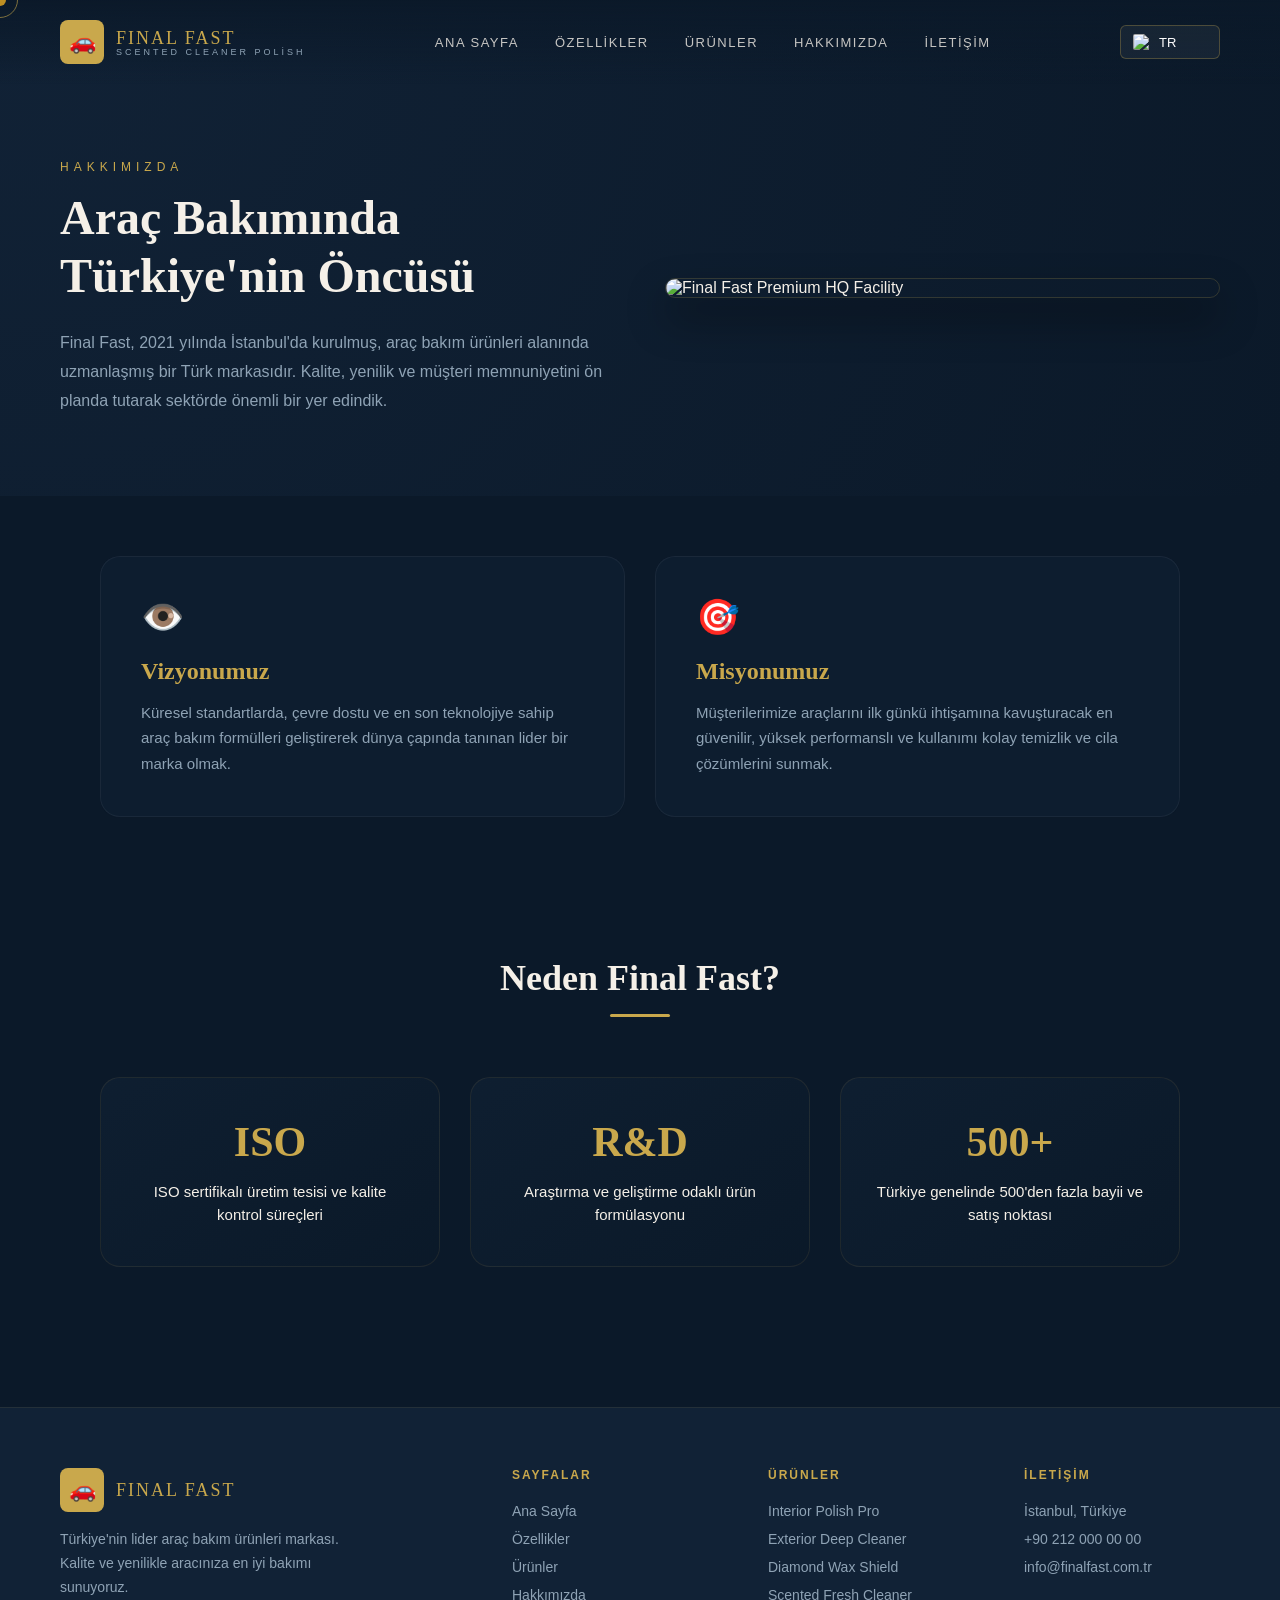
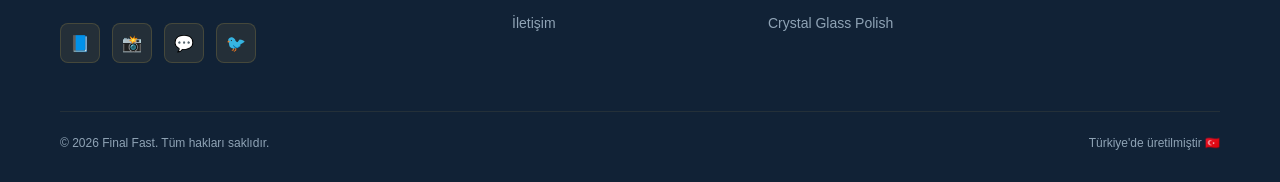
==== about.html @ b1e25d44 "update" ====
<!DOCTYPE html>
<html lang="tr">
<head>
    <meta charset="UTF-8">
    <meta name="viewport" content="width=device-width, initial-scale=1.0">
    <title data-i18n="about.title">Final Fast | Hakkımızda</title>
    <link rel="stylesheet" href="css/main.css">
    <link rel="stylesheet" href="css/about.css">
</head>
<body>
    <div class="cursor" id="cursor"></div>
    <div class="cursor-ring" id="cursorRing"></div>

    <nav id="navbar">
        <a href="/home.html" class="nav-logo">
            <div class="nav-logo-icon">🚗</div>
            <div>
                <span class="nav-logo-text">FINAL FAST</span>
                <span class="nav-logo-sub" data-i18n="nav.sub">Scented Cleaner Polish</span>
            </div>
        </a>
        <ul class="nav-links">
            <li><a href="/home.html" data-i18n="nav.home">Ana Sayfa</a></li>
            <li><a href="/features.html" data-i18n="nav.features">Özellikler</a></li>
            <li><a href="/products.html" data-i18n="nav.products">Ürünler</a></li>
            <li><a href="/about.html" data-i18n="nav.about">Hakkımızda</a></li>
            <li><a href="/contact.html" data-i18n="nav.contact">İletişim</a></li>
        </ul>
        <div style="display:flex;align-items:center;gap:16px">
            <div class="custom-select" id="customSelect">
                <div class="select-trigger">
                    <img src="https://flagcdn.com/w20/tr.png" id="currentFlag">
                    <span id="currentLangText">TR</span>
                    <i class="fas fa-chevron-down"></i>
                </div>
                <div class="custom-options">
                    <div class="option" onclick="selectLang('tr', 'https://flagcdn.com/w20/tr.png', 'TR')">
                        <img src="https://flagcdn.com/w20/tr.png"> TR
                    </div>
                    <div class="option" onclick="selectLang('en', 'https://flagcdn.com/w20/us.png', 'EN')">
                        <img src="https://flagcdn.com/w20/us.png"> EN
                    </div>
                    <div class="option" onclick="selectLang('ar', 'https://flagcdn.com/w20/eg.png', 'AR')">
                        <img src="https://flagcdn.com/w20/eg.png"> AR
                    </div>
                    <div class="option" onclick="selectLang('ru', 'https://flagcdn.com/w20/ru.png', 'RU')">
                        <img src="https://flagcdn.com/w20/ru.png"> RU
                    </div>
                    <div class="option" onclick="selectLang('fr', 'https://flagcdn.com/w20/fr.png', 'FR')">
                        <img src="https://flagcdn.com/w20/fr.png"> FR
                    </div>
                </div>
            </div>
            <button class="nav-hamburger" id="hamburger" onclick="toggleMobileNav()">
                <span></span><span></span><span></span>
            </button>
        </div>
    </nav>

    <div class="mobile-nav" id="mobileNav">
        <a href="/home.html" data-i18n="nav.home">Ana Sayfa</a>
        <a href="/features.html" data-i18n="nav.features">Özellikler</a>
        <a href="/products.html" data-i18n="nav.products">Ürünler</a>
        <a href="/about.html" data-i18n="nav.about">Hakkımızda</a>
        <a href="/contact.html" data-i18n="nav.contact">İletişim</a>
    </div>

    <section class="about-hero">
        <div class="hero-content">
            <span class="label" data-i18n="about.label">Hakkımızda</span>
            <h1 data-i18n="about.title">Araç Bakımında Türkiye'nin Öncüsü</h1>
            <p data-i18n="about.desc">Final Fast, 2021 yılında İstanbul'da kurulmuş olup, otomotiv bakım sektöründe yenilikçi teknolojiler ve premium kalitede ürünler üreten öncü bir markadır. Aracınızın parlaklığını ve değerini korumak için tutkuyla çalışıyoruz.</p>
        </div>
        <div class="hero-image-wrapper">
            <img src="https://res.cloudinary.com/dhoam6tdn/image/upload/v1778961675/otfltyq92xxhkzret3sw.png" alt="Final Fast Premium HQ Facility">
        </div>
    </section>

    <section class="vision-mission">
        <div class="box reveal">
            <div class="box-icon">👁️</div>
            <h3 data-i18n="about.vision">Vizyonumuz</h3>
            <p data-i18n="about.vision_text">Küresel standartlarda, çevre dostu ve en son teknolojiye sahip araç bakım formülleri geliştirerek dünya çapında tanınan lider bir marka olmak.</p>
        </div>
        <div class="box reveal">
            <div class="box-icon">🎯</div>
            <h3 data-i18n="about.mission">Misyonumuz</h3>
            <p data-i18n="about.mission_text">Müşterilerimize araçlarını ilk günkü ihtişamına kavuşturacak en güvenilir, yüksek performanslı ve kullanımı kolay temizlik ve cila çözümlerini sunmak.</p>
        </div>
    </section>

    <section class="features-list-section">
        <div class="section-title-center">
            <h2 data-i18n="about.why_us">Neden Final Fast?</h2>
        </div>
        <div class="stats-grid">
            <div class="stat-card reveal">
                <div class="stat-number">ISO</div>
                <p data-i18n="about.li1">ISO sertifikalı üretim tesisi</p>
            </div>
            <div class="stat-card reveal">
                <div class="stat-number">R&D</div>
                <p data-i18n="about.li2">Araştırma ve geliştirme odaklı</p>
            </div>
            <div class="stat-card reveal">
                <div class="stat-number">500+</div>
                <p data-i18n="about.li3">500'den fazla bayii</p>
            </div>
        </div>
    </section>

    <footer>
        <div class="footer-grid">
            <div class="footer-brand">
                <div class="nav-logo" style="text-decoration:none;display:flex;align-items:center;gap:12px">
                    <div class="nav-logo-icon">🚗</div>
                    <span class="nav-logo-text">FINAL FAST</span>
                </div>
                <p data-i18n="footer.desc">Türkiye'nin lider araç bakım ürünleri markası. Kalite og yenilikle aracınıza en iyi bakımı sunuyoruz.</p>
                <div class="footer-social">
                    <a href="#" class="social-btn">📘</a>
                    <a href="#" class="social-btn">📸</a>
                    <a href="#" class="social-btn">💬</a>
                    <a href="#" class="social-btn">🐦</a>
                </div>
            </div>
            <div class="footer-col">
                <h4 data-i18n="footer.pages">Sayfalar</h4>
                <ul>
                    <li><a href="/home.html" data-i18n="nav.home">Ana Sayfa</a></li>
                    <li><a href="#features" data-i18n="nav.features">Özellikler</a></li>
                    <li><a href="/products.html" data-i18n="nav.products">Ürünler</a></li>
                    <li><a href="/about.html" data-i18n="nav.about">Hakkımızda</a></li>
                    <li><a href="#contact" data-i18n="nav.contact">İletişim</a></li>
                </ul>
            </div>
            <div class="footer-col">
                <h4 data-i18n="footer.products">Ürünler</h4>
                <ul>
                    <li><a href="/products.html">Interior Polish Pro</a></li>
                    <li><a href="/products.html">Exterior Deep Cleaner</a></li>
                    <li><a href="/products.html">Diamond Wax Shield</a></li>
                    <li><a href="/products.html">Scented Fresh Cleaner</a></li>
                    <li><a href="/products.html">Crystal Glass Polish</a></li>
                </ul>
            </div>
            <div class="footer-col">
                <h4 data-i18n="footer.contact">İletişim</h4>
                <ul>
                    <li><a href="#">İstanbul, Türkiye</a></li>
                    <li><a href="#">+90 212 000 00 00</a></li>
                    <li><a href="#">info@finalfast.com.tr</a></li>
                </ul>
            </div>
        </div>
        <div class="footer-bottom">
            <p>© 2026 Final Fast. <span data-i18n="footer.rights">Tüm hakları saklıdır.</span></p>
            <p data-i18n="footer.made">Türkiye'de üretilmiştir 🇹🇷</p>
        </div>
    </footer>

    <script src="js/main.js"></script>
    <script src="js/about.js"></script>
</body>
</html>
---- css/main.css ----
/* ROOT VARIABLES */
:root {
  --gold: #C9A84C;
  --gold-light: #e8c97a;
  --gold-dark: #9a7a2e;
  --navy: #0b1929;
  --navy-mid: #112236;
  --navy-light: #1a3350;
  --white: #f5f0e8;
  --gray: #8fa3b5;
  --font-display: 'Playfair Display', serif;
  --font-body: 'Barlow', sans-serif;
}

/* RESET & GLOBAL STYLES */
*, *::before, *::after { 
  box-sizing: border-box; 
  margin: 0; 
  padding: 0; 
}

html { 
  scroll-behavior: smooth; 
}

body {
  font-family: var(--font-body);
  background: var(--navy);
  color: var(--white);
  overflow-x: hidden;
  cursor: none;
}

/* CUSTOM CURSOR */
.cursor {
  position: fixed;
  width: 12px; height: 12px;
  background: var(--gold);
  border-radius: 50%;
  pointer-events: none;
  z-index: 9999;
  transform: translate(-50%, -50%);
  transition: transform 0.1s, width 0.2s, height 0.2s;
  mix-blend-mode: difference;
}

.cursor-ring {
  position: fixed;
  width: 36px; height: 36px;
  border: 1px solid var(--gold);
  border-radius: 50%;
  pointer-events: none;
  z-index: 9998;
  transform: translate(-50%, -50%);
  transition: all 0.15s ease;
  opacity: 0.6;
}

/* NAVIGATION */
nav {
  position: fixed; top: 0; left: 0; right: 0;
  z-index: 100;
  padding: 20px 60px;
  display: flex; align-items: center; justify-content: space-between;
  background: linear-gradient(to bottom, rgba(11,25,41,0.95), transparent);
  transition: background 0.3s;
}

nav.scrolled { 
  background: rgba(11,25,41,0.98); 
  backdrop-filter: blur(12px); 
}

.nav-logo {
  display: flex; align-items: center; gap: 12px;
  text-decoration: none;
}

.nav-logo-icon {
  width: 44px; height: 44px;
  background: var(--gold);
  border-radius: 8px;
  display: flex; align-items: center; justify-content: center;
  font-size: 22px;
}

.nav-logo-text {
  font-family: var(--font-display);
  font-size: 18px;
  color: var(--gold);
  letter-spacing: 2px;
}

.nav-logo-sub {
  font-size: 9px;
  color: var(--gray);
  letter-spacing: 3px;
  text-transform: uppercase;
  display: block;
  margin-top: -2px;
}

.nav-links {
  display: flex; gap: 36px; list-style: none;
}

.nav-links a {
  color: var(--white);
  text-decoration: none;
  font-size: 13px;
  letter-spacing: 1.5px;
  text-transform: uppercase;
  font-weight: 500;
  opacity: 0.8;
  transition: opacity 0.2s, color 0.2s;
  position: relative;
}

.nav-links a::after {
  content: '';
  position: absolute; bottom: -4px; left: 0; right: 100%;
  height: 1px; background: var(--gold);
  transition: right 0.3s;
}

.nav-links a:hover { opacity: 1; color: var(--gold); }
.nav-links a:hover::after { right: 0; }

/* === LANGUAGE SELECT (تنسيق اختيار اللغة من الصورة) === */
.custom-select {
    position: relative;
    width: 100px;
    cursor: pointer;
    font-size: 13px;
}

.select-trigger {
    display: flex;
    align-items: center;
    gap: 8px;
    padding: 8px 12px;
    border: 1px solid rgba(201, 168, 76, 0.3);
    border-radius: 6px;
    color: white;
    background: rgba(255,255,255,0.05);
}

.custom-options {
    position: absolute;
    top: 110%;
    left: 0;
    right: 0;
    background: #0b1929;
    border: 1px solid var(--gold);
    border-radius: 6px;
    display: none; 
    z-index: 1000;
}

.custom-select.active .custom-options {
    display: block;
}

.option {
    padding: 8px 12px;
    display: flex;
    align-items: center;
    gap: 10px;
    transition: background 0.2s;
}

.option:hover {
    background: var(--gold);
    color: var(--navy);
}

.option img, .select-trigger img {
    width: 18px;
    height: auto;
    border-radius: 2px;
}

.lang-select option {
  background: #0b1929; 
  color: var(--white);
  padding: 10px;
}

.select-icon {
  position: absolute;
  right: 10px;
  font-size: 10px;
  color: var(--gold);
  pointer-events: none;
}
/* ================================================= */

.nav-hamburger {
  display: none;
  flex-direction: column; gap: 5px;
  background: none; border: none; cursor: none;
  padding: 4px;
}

.nav-hamburger span {
  display: block; width: 24px; height: 2px;
  background: var(--gold); border-radius: 2px;
  transition: all 0.3s;
}

/* SHARED BUTTONS */
.btn-primary {
  background: var(--gold);
  color: var(--navy);
  border: none;
  padding: 16px 36px;
  font-size: 13px;
  font-weight: 600;
  letter-spacing: 2px;
  text-transform: uppercase;
  border-radius: 4px;
  cursor: pointer;
  text-decoration: none;
  display: inline-block;
  transition: all 0.3s;
  font-family: var(--font-body);
  position: relative; overflow: hidden;
}

.btn-primary:hover { transform: translateY(-3px); box-shadow: 0 10px 20px rgba(201,168,76,0.2); }

.btn-outline {
  background: transparent;
  color: var(--gold);
  border: 1px solid var(--gold);
  padding: 16px 36px;
  font-size: 13px;
  font-weight: 500;
  letter-spacing: 2px;
  text-transform: uppercase;
  border-radius: 4px;
  cursor: pointer;
  text-decoration: none;
  display: inline-block;
  transition: all 0.3s;
  font-family: var(--font-body);
}

.btn-outline:hover { background: rgba(201,168,76,0.1); transform: translateY(-3px); }

/* FOOTER */
footer {
  background: var(--navy-mid);
  border-top: 1px solid rgba(201,168,76,0.1);
  padding: 60px 60px 32px;
}

.footer-grid {
  display: grid;
  grid-template-columns: 2fr 1fr 1fr 1fr;
  gap: 60px;
  margin-bottom: 48px;
}

.footer-brand p {
  font-size: 14px; color: var(--gray); line-height: 1.7;
  font-weight: 300; margin-top: 16px; max-width: 280px;
}

.footer-social {
  display: flex; gap: 12px; margin-top: 24px;
}

.social-btn {
  width: 40px; height: 40px;
  background: rgba(201,168,76,0.1);
  border: 1px solid rgba(201,168,76,0.2);
  border-radius: 8px;
  display: flex; align-items: center; justify-content: center;
  font-size: 16px; cursor: none;
  transition: all 0.3s; text-decoration: none;
  color: var(--white);
}

.social-btn:hover { 
  background: var(--gold); 
  color: var(--navy);
}

.footer-col h4 {
  font-size: 12px; letter-spacing: 2px; text-transform: uppercase;
  color: var(--gold); margin-bottom: 20px;
}

.footer-col ul { list-style: none; display: flex; flex-direction: column; gap: 10px; }

.footer-col a {
  font-size: 14px; color: var(--gray); text-decoration: none;
  font-weight: 300; transition: color 0.2s;
}

.footer-col a:hover { color: var(--gold); }

.footer-bottom {
  border-top: 1px solid rgba(201,168,76,0.1);
  padding-top: 24px;
  display: flex; justify-content: space-between; align-items: center;
}

.footer-bottom p { font-size: 12px; color: var(--gray); }

/* MOBILE NAVIGATION OVERLAY */
.mobile-nav {
  display: none;
  position: fixed; inset: 0;
  background: var(--navy);
  z-index: 99;
  flex-direction: column;
  align-items: center;
  justify-content: center;
  gap: 32px;
}

.mobile-nav.open { display: flex; }

.mobile-nav a {
  font-family: var(--font-display);
  font-size: 28px; color: var(--white);
  text-decoration: none;
  transition: color 0.2s;
}

.mobile-nav a:hover { color: var(--gold); }

/* MISC COMPONENTS */
.gold-divider {
  width: 60px; height: 2px;
  background: var(--gold);
  margin: 20px 0;
}

.reveal {
  opacity: 0; transform: translateY(40px);
  transition: opacity 0.7s ease, transform 0.7s ease;
}

.reveal.visible { opacity: 1; transform: translateY(0); }

/* RTL SUPPORT */
[dir="rtl"] { font-family: var(--font-body); direction: rtl; }
[dir="rtl"] nav { direction: rtl; }
[dir="rtl"] .lang-select { padding: 6px 12px 6px 30px; }
[dir="rtl"] .select-icon { right: auto; left: 10px; }
[dir="rtl"] .about-img-badge { right: auto; left: -20px; }

/* RESPONSIVE COMMON */
@media (max-width: 1024px) {
  nav { padding: 20px 32px; }
  .nav-links { display: none; }
  .nav-hamburger { display: flex; }
  footer { padding: 60px 32px 32px; }
}
---- css/about.css ----
/* ABOUT PAGE GENERAL LAYOUT */
.about-hero {
    padding: 160px 60px 80px;
    background: radial-gradient(circle at top left, #112236, #0b1929);
    display: grid;
    grid-template-columns: 1fr 1fr;
    gap: 50px;
    align-items: center;
    max-width: 1400px;
    margin: 0 auto;
}

.hero-content .label {
    color: var(--gold);
    letter-spacing: 5px;
    text-transform: uppercase;
    font-size: 12px;
    display: block;
    margin-bottom: 15px;
}

.hero-content h1 {
    font-family: var(--font-display);
    font-size: 48px;
    color: var(--white);
    line-height: 1.2;
    margin-bottom: 25px;
}

.hero-content p {
    color: var(--gray);
    font-size: 16px;
    line-height: 1.8;
}

.hero-image-wrapper {
    position: relative;
    border-radius: 20px;
    overflow: hidden;
    border: 1px solid rgba(201, 168, 76, 0.2);
    box-shadow: 0 20px 40px rgba(0,0,0,0.4);
}

.hero-image-wrapper img {
    width: 100%;
    height: 100%;
    object-fit: cover;
    display: block;
    transition: transform 0.6s ease;
}

.hero-image-wrapper:hover img {
    transform: scale(1.05);
}

/* VISION & MISSION SECTION */
.vision-mission {
    padding: 60px 60px;
    background: #0b1929;
    display: grid;
    grid-template-columns: 1fr 1fr;
    gap: 30px;
    max-width: 1200px;
    margin: 0 auto;
}

.vision-mission .box {
    background: rgba(17, 34, 54, 0.5);
    border: 1px solid rgba(255, 255, 255, 0.05);
    padding: 40px;
    border-radius: 20px;
    backdrop-filter: blur(10px);
    transition: all 0.4s ease;
    opacity: 0;
    transform: translateY(30px);
}

.vision-mission .box.visible {
    opacity: 1;
    transform: translateY(0);
}

.vision-mission .box:hover {
    border-color: var(--gold);
    transform: translateY(-10px);
    background: rgba(17, 34, 54, 0.8);
    box-shadow: 0 20px 40px rgba(0, 0, 0, 0.3);
}

.box-icon {
    font-size: 35px;
    margin-bottom: 20px;
}

.vision-mission .box h3 {
    font-family: var(--font-display);
    color: var(--gold);
    font-size: 24px;
    margin-bottom: 15px;
}

.vision-mission .box p {
    color: var(--gray);
    font-size: 15px;
    line-height: 1.7;
}

/* FEATURES STATS LIST */
.features-list-section {
    padding: 80px 60px 140px;
    background: #0b1929;
    max-width: 1200px;
    margin: 0 auto;
}

.section-title-center {
    text-align: center;
    margin-bottom: 60px;
}

.section-title-center h2 {
    font-family: var(--font-display);
    color: var(--white);
    font-size: 36px;
    position: relative;
    display: inline-block;
}

.section-title-center h2::after {
    content: '';
    display: block;
    width: 60px;
    height: 3px;
    background: var(--gold);
    margin: 15px auto 0;
    border-radius: 2px;
}

.stats-grid {
    display: grid;
    grid-template-columns: repeat(auto-fit, minmax(280px, 1fr));
    gap: 30px;
}

.stat-card {
    background: linear-gradient(145deg, rgba(17, 34, 54, 0.6), rgba(11, 25, 41, 0.6));
    border: 1px solid rgba(201, 168, 76, 0.1);
    border-radius: 20px;
    padding: 40px 30px;
    text-align: center;
    transition: all 0.4s cubic-bezier(0.165, 0.84, 0.44, 1);
    opacity: 0;
    transform: translateY(30px);
}

.stat-card.visible {
    opacity: 1;
    transform: translateY(0);
}

.stat-card:hover {
    border-color: var(--gold);
    transform: scale(1.03);
    box-shadow: 0 15px 35px rgba(201, 168, 76, 0.1);
}

.stat-number {
    font-family: var(--font-display);
    font-size: 42px;
    color: var(--gold);
    font-weight: 700;
    margin-bottom: 15px;
}

.stat-card p {
    color: var(--white);
    font-size: 15px;
    line-height: 1.5;
}

/* RESPONSIVE DESIGN */
@media (max-width: 992px) {
    .about-hero {
        grid-template-columns: 1fr;
        padding: 120px 30px 40px;
        text-align: center;
    }
    .vision-mission {
        grid-template-columns: 1fr;
        padding: 40px 30px;
    }
    .features-list-section {
        padding: 40px 30px 100px;
    }
}

@media (max-width: 768px) {
    .hero-content h1 { font-size: 32px; }
    .section-title-center h2 { font-size: 28px; }
}
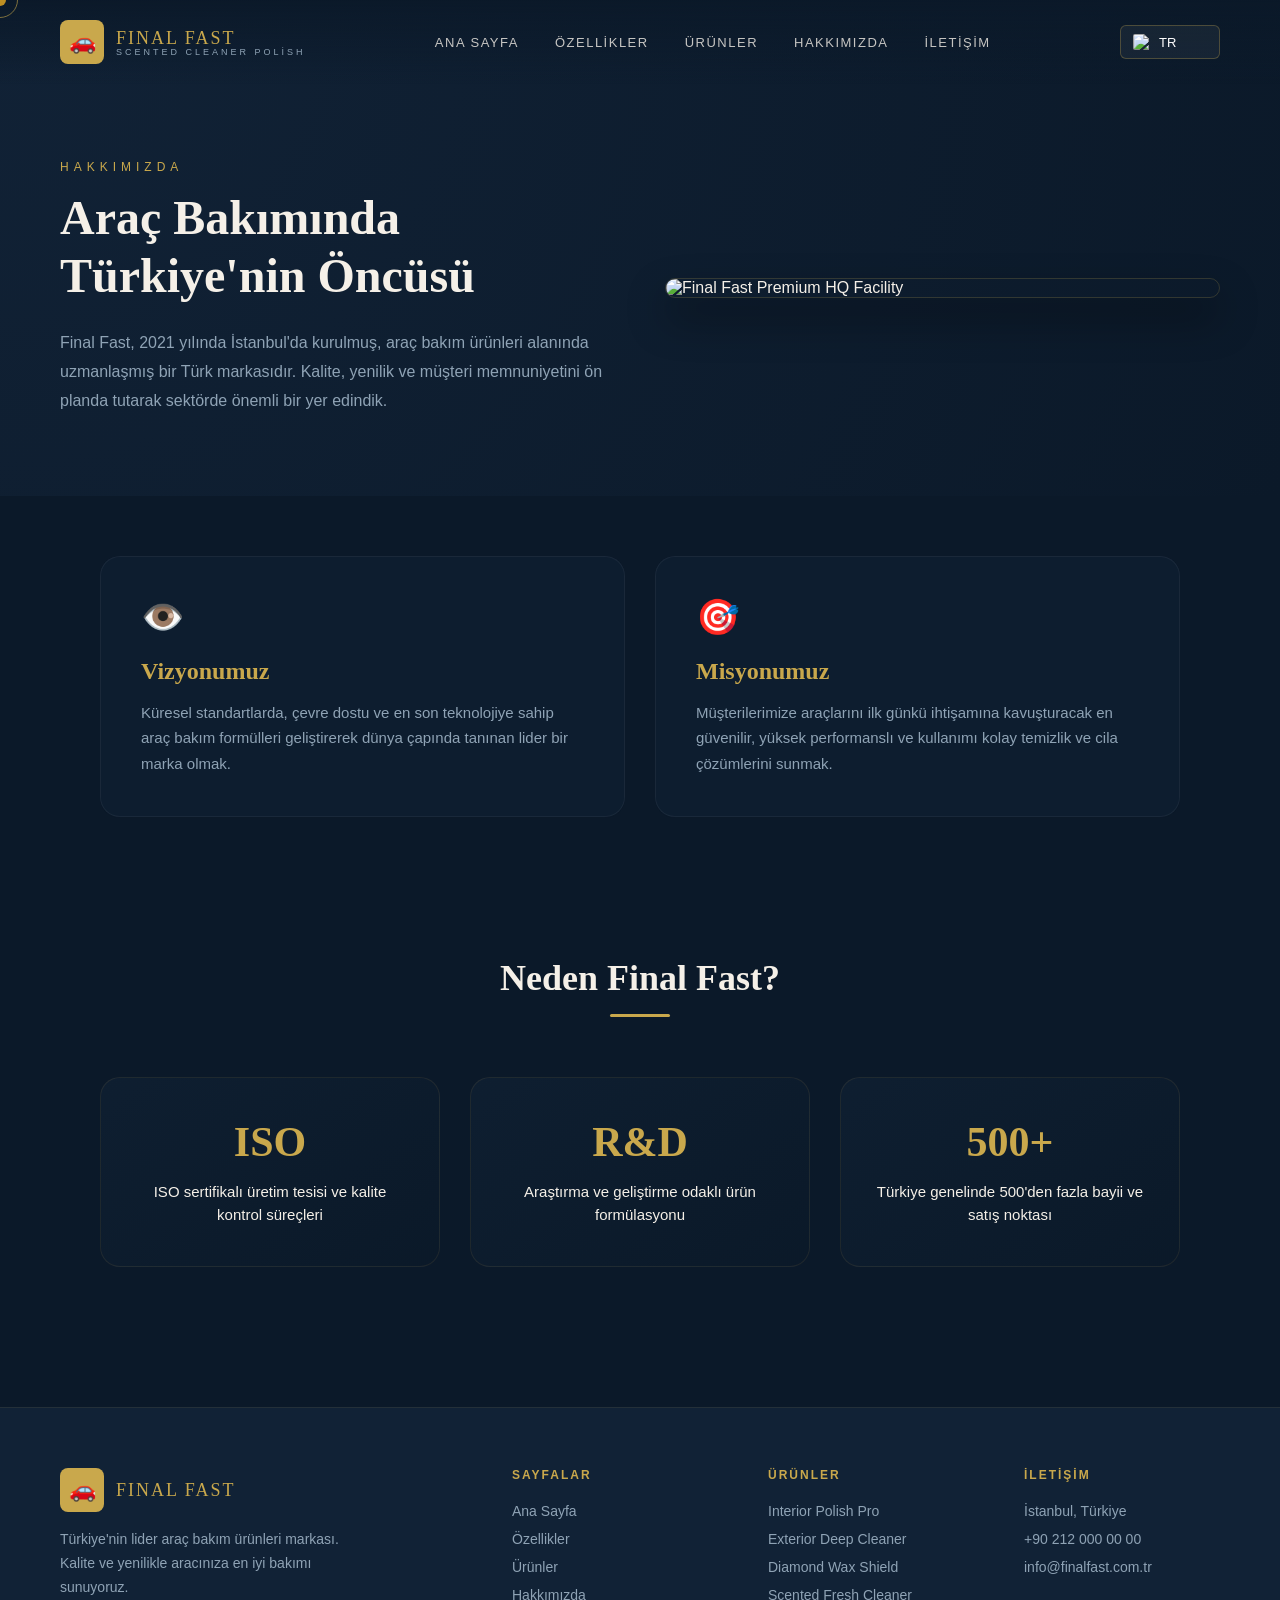
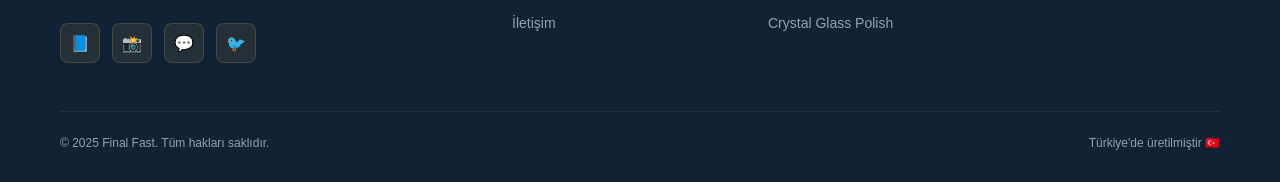
==== commit 60890153: "update" ====
--- a/about.html
+++ b/about.html
@@ -2,7 +2,7 @@
 <html lang="tr">
 <head>
     <meta charset="UTF-8">
-    <meta name="viewport" content="width=device-width, initial-scale=1.0">
+    <meta name="viewport" content="width=device-width, initial-scale=1.0, maximum-scale=1.0,minimum-scale=1.0,user-scalable=0"/>
     <title data-i18n="about.title">Final Fast | Hakkımızda</title>
     <link rel="stylesheet" href="css/main.css">
     <link rel="stylesheet" href="css/about.css">
@@ -34,19 +34,19 @@
                     <i class="fas fa-chevron-down"></i>
                 </div>
                 <div class="custom-options">
-                    <div class="option" onclick="selectLang('tr', 'https://flagcdn.com/w20/tr.png', 'TR')">
+                    <div class="option" onclick="selectLang('tr', 'https:flagcdn.com/w20/tr.png', 'TR')">
                         <img src="https://flagcdn.com/w20/tr.png"> TR
                     </div>
-                    <div class="option" onclick="selectLang('en', 'https://flagcdn.com/w20/us.png', 'EN')">
+                    <div class="option" onclick="selectLang('en', 'https:flagcdn.com/w20/us.png', 'EN')">
                         <img src="https://flagcdn.com/w20/us.png"> EN
                     </div>
-                    <div class="option" onclick="selectLang('ar', 'https://flagcdn.com/w20/eg.png', 'AR')">
+                    <div class="option" onclick="selectLang('ar', 'https:flagcdn.com/w20/eg.png', 'AR')">
                         <img src="https://flagcdn.com/w20/eg.png"> AR
                     </div>
-                    <div class="option" onclick="selectLang('ru', 'https://flagcdn.com/w20/ru.png', 'RU')">
+                    <div class="option" onclick="selectLang('ru', 'https:flagcdn.com/w20/ru.png', 'RU')">
                         <img src="https://flagcdn.com/w20/ru.png"> RU
                     </div>
-                    <div class="option" onclick="selectLang('fr', 'https://flagcdn.com/w20/fr.png', 'FR')">
+                    <div class="option" onclick="selectLang('fr', 'https:flagcdn.com/w20/fr.png', 'FR')">
                         <img src="https://flagcdn.com/w20/fr.png"> FR
                     </div>
                 </div>
@@ -109,54 +109,55 @@
         </div>
     </section>
 
+    <!-- FOOTER -->
     <footer>
-        <div class="footer-grid">
-            <div class="footer-brand">
-                <div class="nav-logo" style="text-decoration:none;display:flex;align-items:center;gap:12px">
-                    <div class="nav-logo-icon">🚗</div>
-                    <span class="nav-logo-text">FINAL FAST</span>
-                </div>
-                <p data-i18n="footer.desc">Türkiye'nin lider araç bakım ürünleri markası. Kalite og yenilikle aracınıza en iyi bakımı sunuyoruz.</p>
-                <div class="footer-social">
-                    <a href="#" class="social-btn">📘</a>
-                    <a href="#" class="social-btn">📸</a>
-                    <a href="#" class="social-btn">💬</a>
-                    <a href="#" class="social-btn">🐦</a>
-                </div>
-            </div>
-            <div class="footer-col">
-                <h4 data-i18n="footer.pages">Sayfalar</h4>
-                <ul>
-                    <li><a href="/home.html" data-i18n="nav.home">Ana Sayfa</a></li>
-                    <li><a href="#features" data-i18n="nav.features">Özellikler</a></li>
-                    <li><a href="/products.html" data-i18n="nav.products">Ürünler</a></li>
-                    <li><a href="/about.html" data-i18n="nav.about">Hakkımızda</a></li>
-                    <li><a href="#contact" data-i18n="nav.contact">İletişim</a></li>
-                </ul>
-            </div>
-            <div class="footer-col">
-                <h4 data-i18n="footer.products">Ürünler</h4>
-                <ul>
-                    <li><a href="/products.html">Interior Polish Pro</a></li>
-                    <li><a href="/products.html">Exterior Deep Cleaner</a></li>
-                    <li><a href="/products.html">Diamond Wax Shield</a></li>
-                    <li><a href="/products.html">Scented Fresh Cleaner</a></li>
-                    <li><a href="/products.html">Crystal Glass Polish</a></li>
-                </ul>
-            </div>
-            <div class="footer-col">
-                <h4 data-i18n="footer.contact">İletişim</h4>
-                <ul>
-                    <li><a href="#">İstanbul, Türkiye</a></li>
-                    <li><a href="#">+90 212 000 00 00</a></li>
-                    <li><a href="#">info@finalfast.com.tr</a></li>
-                </ul>
-            </div>
+    <div class="footer-grid">
+        <div class="footer-brand">
+        <div class="nav-logo" style="text-decoration:none;display:flex;align-items:center;gap:12px">
+            <div class="nav-logo-icon">🚗</div>
+            <span class="nav-logo-text">FINAL FAST</span>
         </div>
-        <div class="footer-bottom">
-            <p>© 2026 Final Fast. <span data-i18n="footer.rights">Tüm hakları saklıdır.</span></p>
-            <p data-i18n="footer.made">Türkiye'de üretilmiştir 🇹🇷</p>
+        <p data-i18n="footer.desc">Türkiye'nin lider araç bakım ürünleri markası. Kalite ve yenilikle aracınıza en iyi bakımı sunuyoruz.</p>
+        <div class="footer-social">
+            <a href="#" class="social-btn">📘</a>
+            <a href="#" class="social-btn">📸</a>
+            <a href="#" class="social-btn">💬</a>
+            <a href="#" class="social-btn">🐦</a>
         </div>
+        </div>
+        <div class="footer-col">
+        <h4 data-i18n="footer.pages">Sayfalar</h4>
+        <ul>
+            <li><a href="/home.html" data-i18n="nav.home">Ana Sayfa</a></li>
+            <li><a href="/features.html" data-i18n="nav.features">Özellikler</a></li>
+            <li><a href="/products.html" data-i18n="nav.products">Ürünler</a></li>
+            <li><a href="/about.html" data-i18n="nav.about">Hakkımızda</a></li>
+            <li><a href="/contact.html" data-i18n="nav.contact">İletişim</a></li>
+        </ul>
+        </div>
+        <div class="footer-col">
+        <h4 data-i18n="footer.products">Ürünler</h4>
+        <ul>
+            <li><a href="/products.html" data-i18n="footer.prod1">Interior Polish Pro</a></li>
+            <li><a href="/products.html" data-i18n="footer.prod2">Exterior Deep Cleaner</a></li>
+            <li><a href="/products.html" data-i18n="footer.prod3">Diamond Wax Shield</a></li>
+            <li><a href="/products.html" data-i18n="footer.prod4">Scented Fresh Cleaner</a></li>
+            <li><a href="/products.html" data-i18n="footer.prod5">Crystal Glass Polish</a></li>
+        </ul>
+        </div>
+        <div class="footer-col">
+        <h4 data-i18n="footer.contact">İletişim</h4>
+        <ul>
+            <li><a href="#">İstanbul, Türkiye</a></li>
+            <li><a href="#">+90 212 000 00 00</a></li>
+            <li><a href="#">info@finalfast.com.tr</a></li>
+        </ul>
+        </div>
+    </div>
+    <div class="footer-bottom">
+        <p>© 2025 Final Fast. <span data-i18n="footer.rights">Tüm hakları saklıdır.</span></p>
+        <p data-i18n="footer.made">Türkiye'de üretilmiştir 🇹🇷</p>
+    </div>
     </footer>
 
     <script src="js/main.js"></script>
